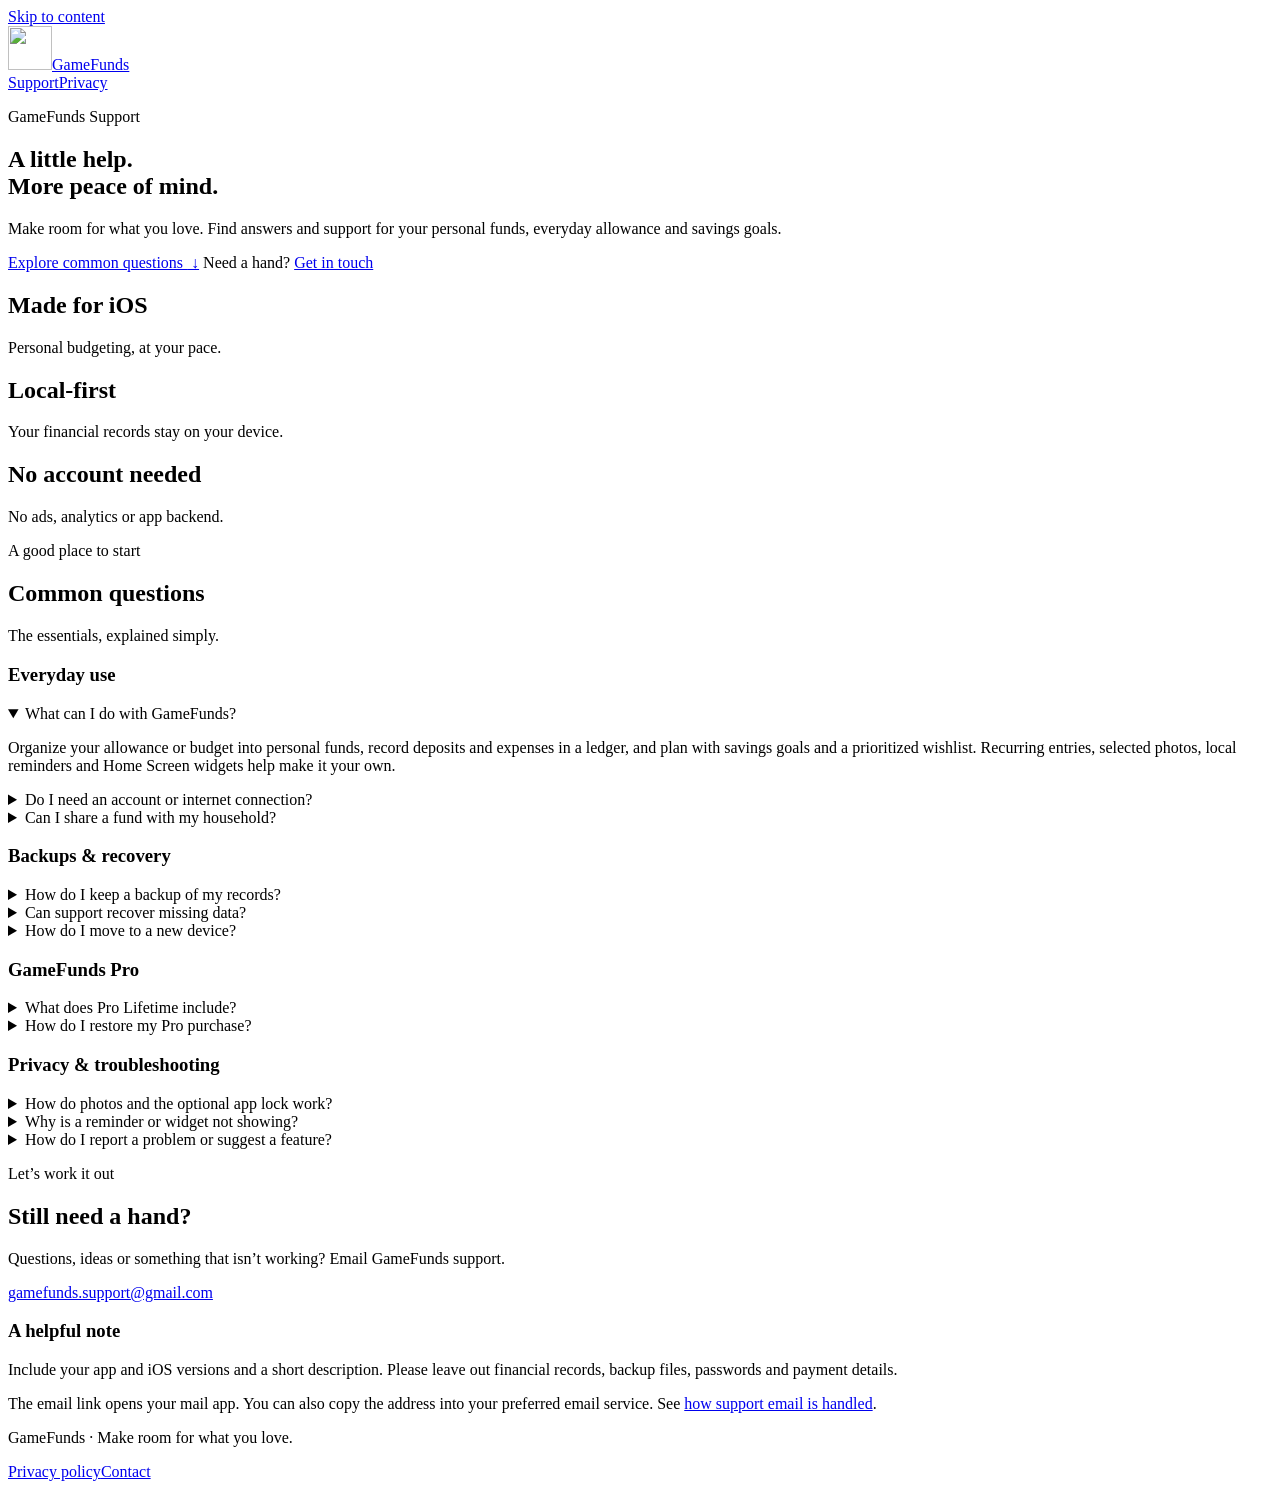
==== index.html @ e218fc47 "Add GameFunds support site: index.html" ====
<!doctype html>
<html lang="en">
<head>
  <meta charset="utf-8">
  <meta name="viewport" content="width=device-width, initial-scale=1">
  <meta name="description" content="Help with GameFunds for iOS. Find answers about personal funds, backups, GameFunds Pro Lifetime, privacy and more.">
  <meta name="theme-color" content="#faf9f6">
  <title>GameFunds Support</title>
  <link rel="icon" href="assets/icon.png" type="image/png">
  <link rel="stylesheet" href="styles.css">
</head>
<body>
<a class="skip" href="#main">Skip to content</a>
<header><div class="wrap header-row">
  <a class="brand" href="index.html"><img src="assets/icon.png" width="44" height="44" alt="">GameFunds</a>
  <nav aria-label="Main navigation"><a href="index.html" aria-current="page">Support</a><a href="privacy.html">Privacy</a></nav>
</div></header>
<main id="main" class="wrap">
  <section class="hero" aria-labelledby="welcome">
    <p class="eyebrow">GameFunds Support</p>
    <h1 id="welcome">A little help.<br>More peace of mind.</h1>
    <p class="lede">Make room for what you love. Find answers and support for your personal funds, everyday allowance and savings goals.</p>
    <a class="button" href="#answers">Explore common questions <span aria-hidden="true">&nbsp;↓</span></a>
    <span class="hero-note">Need a hand? <a href="#contact">Get in touch</a></span>
  </section>
  <div class="intro-strip" aria-label="About GameFunds">
    <div><h2>Made for iOS</h2><p>Personal budgeting, at your pace.</p></div>
    <div><h2>Local-first</h2><p>Your financial records stay on your device.</p></div>
    <div><h2>No account needed</h2><p>No ads, analytics or app backend.</p></div>
  </div>
  <section id="answers" class="section-grid" aria-labelledby="faq-title">
    <div class="section-label"><p class="eyebrow">A good place to start</p><h2 id="faq-title">Common questions</h2><p>The essentials, explained simply.</p></div>
    <div>
      <div class="faq-group"><h3>Everyday use</h3>
        <details open><summary>What can I do with GameFunds?</summary><p>Organize your allowance or budget into personal funds, record deposits and expenses in a ledger, and plan with savings goals and a prioritized wishlist. Recurring entries, selected photos, local reminders and Home Screen widgets help make it your own.</p></details>
        <details><summary>Do I need an account or internet connection?</summary><p>No account is needed. Everyday budgeting works offline, and GameFunds does not connect to your bank or run an app backend. Purchasing or restoring Pro uses Apple’s services and may require an internet connection. Sending support email and opening this website also use external services.</p></details>
        <details><summary>Can I share a fund with my household?</summary><p>Household sharing is not available at launch. GameFunds is designed for your personal funds, with no automatic syncing of financial records between devices.</p></details>
      </div>
      <div class="faq-group"><h3>Backups &amp; recovery</h3>
        <details><summary>How do I keep a backup of my records?</summary><p>Open <strong>Backup &amp; Recovery</strong> in the app’s menu to create a manual backup and choose where to save it. Keep a copy somewhere you can access independently of the app and your device. CSV exports in Spending Insights are useful for reviewing records; use the app’s backup format for restoration.</p><p>On-device recovery copies are local. They can be lost if you delete the app or lose your device. If you choose a cloud drive or another provider for an export, that provider handles the saved file under its own terms and privacy policy.</p></details>
        <details><summary>Can support recover missing data?</summary><p>GameFunds has no server copy of your financial records. If you still have an on-device recovery copy or an exported backup, use Backup &amp; Recovery to review your restore options. Save your current records before restoring, and read the in-app confirmation carefully.</p><p>If the app and its local data are gone and you have no usable backup, support cannot retrieve those records. Avoid deleting and reinstalling the app as a first troubleshooting step.</p></details>
        <details><summary>How do I move to a new device?</summary><p>Before changing devices, export a backup and make sure you can access the file from your new device. Install GameFunds and use Backup &amp; Recovery to import the backup. Confirm your records are present before removing anything from the old device. Restoring a Pro purchase does not restore your financial records.</p></details>
      </div>
      <div class="faq-group"><h3>GameFunds Pro</h3>
        <details><summary>What does Pro Lifetime include?</summary><p>Free includes 3 active personal funds. GameFunds Pro Lifetime unlocks unlimited personal funds and additional accent colors with a one-time in-app purchase of <strong>US $4.99</strong>. There is no subscription. The purchase sheet shows the price for your App Store region before you confirm.</p></details>
        <details><summary>How do I restore my Pro purchase?</summary><p>Use the same Apple Account that made the purchase, connect to the internet, and choose <strong>Restore Purchases</strong> in the app’s Pro settings. Apple verifies purchase eligibility. If Pro does not appear, check your Apple purchase history and contact support with the app version and any error message. Do not send payment details or your Apple Account password.</p></details>
      </div>
      <div class="faq-group"><h3>Privacy &amp; troubleshooting</h3>
        <details><summary>How do photos and the optional app lock work?</summary><p>You choose photos through the iOS system picker. Selected photos are stored locally for use in GameFunds. The optional Face ID or Touch ID screen lock uses the system authentication prompt; GameFunds does not receive your biometric templates. A screen lock is not a backup and does not protect an exported file stored elsewhere. Read the <a href="privacy.html">privacy policy</a> for details.</p></details>
        <details><summary>Why is a reminder or widget not showing?</summary><p>For reminders, check the schedule in GameFunds and notification permission in iOS Settings. Focus modes and notification settings can affect what you see. For widgets, open GameFunds to check the current information, then check your widget configuration. iOS controls widget refresh timing, so changes may not appear immediately.</p></details>
        <details><summary>How do I report a problem or suggest a feature?</summary><p>Use Help &amp; Feedback in the app, or email the address below. For a problem, include your app version, iOS version, what you expected and what happened. A screenshot with personal information removed can help. Accessibility feedback is welcome, too.</p></details>
      </div>
    </div>
  </section>
  <section class="contact" id="contact" aria-labelledby="contact-title">
    <div><p class="eyebrow">Let’s work it out</p><h2 id="contact-title">Still need a hand?</h2><p>Questions, ideas or something that isn’t working? Email GameFunds support.</p><a class="email" href="mailto:gamefunds.support@gmail.com">gamefunds.support@gmail.com</a></div>
    <div><h3>A helpful note</h3><p>Include your app and iOS versions and a short description. Please leave out financial records, backup files, passwords and payment details.</p><p class="small">The email link opens your mail app. You can also copy the address into your preferred email service. See <a href="privacy.html#support">how support email is handled</a>.</p></div>
  </section>
</main>
<footer><div class="wrap footer-row"><p>GameFunds · Make room for what you love.</p><div><a href="privacy.html">Privacy policy</a><a href="#contact">Contact</a></div></div></footer>
</body>
</html>
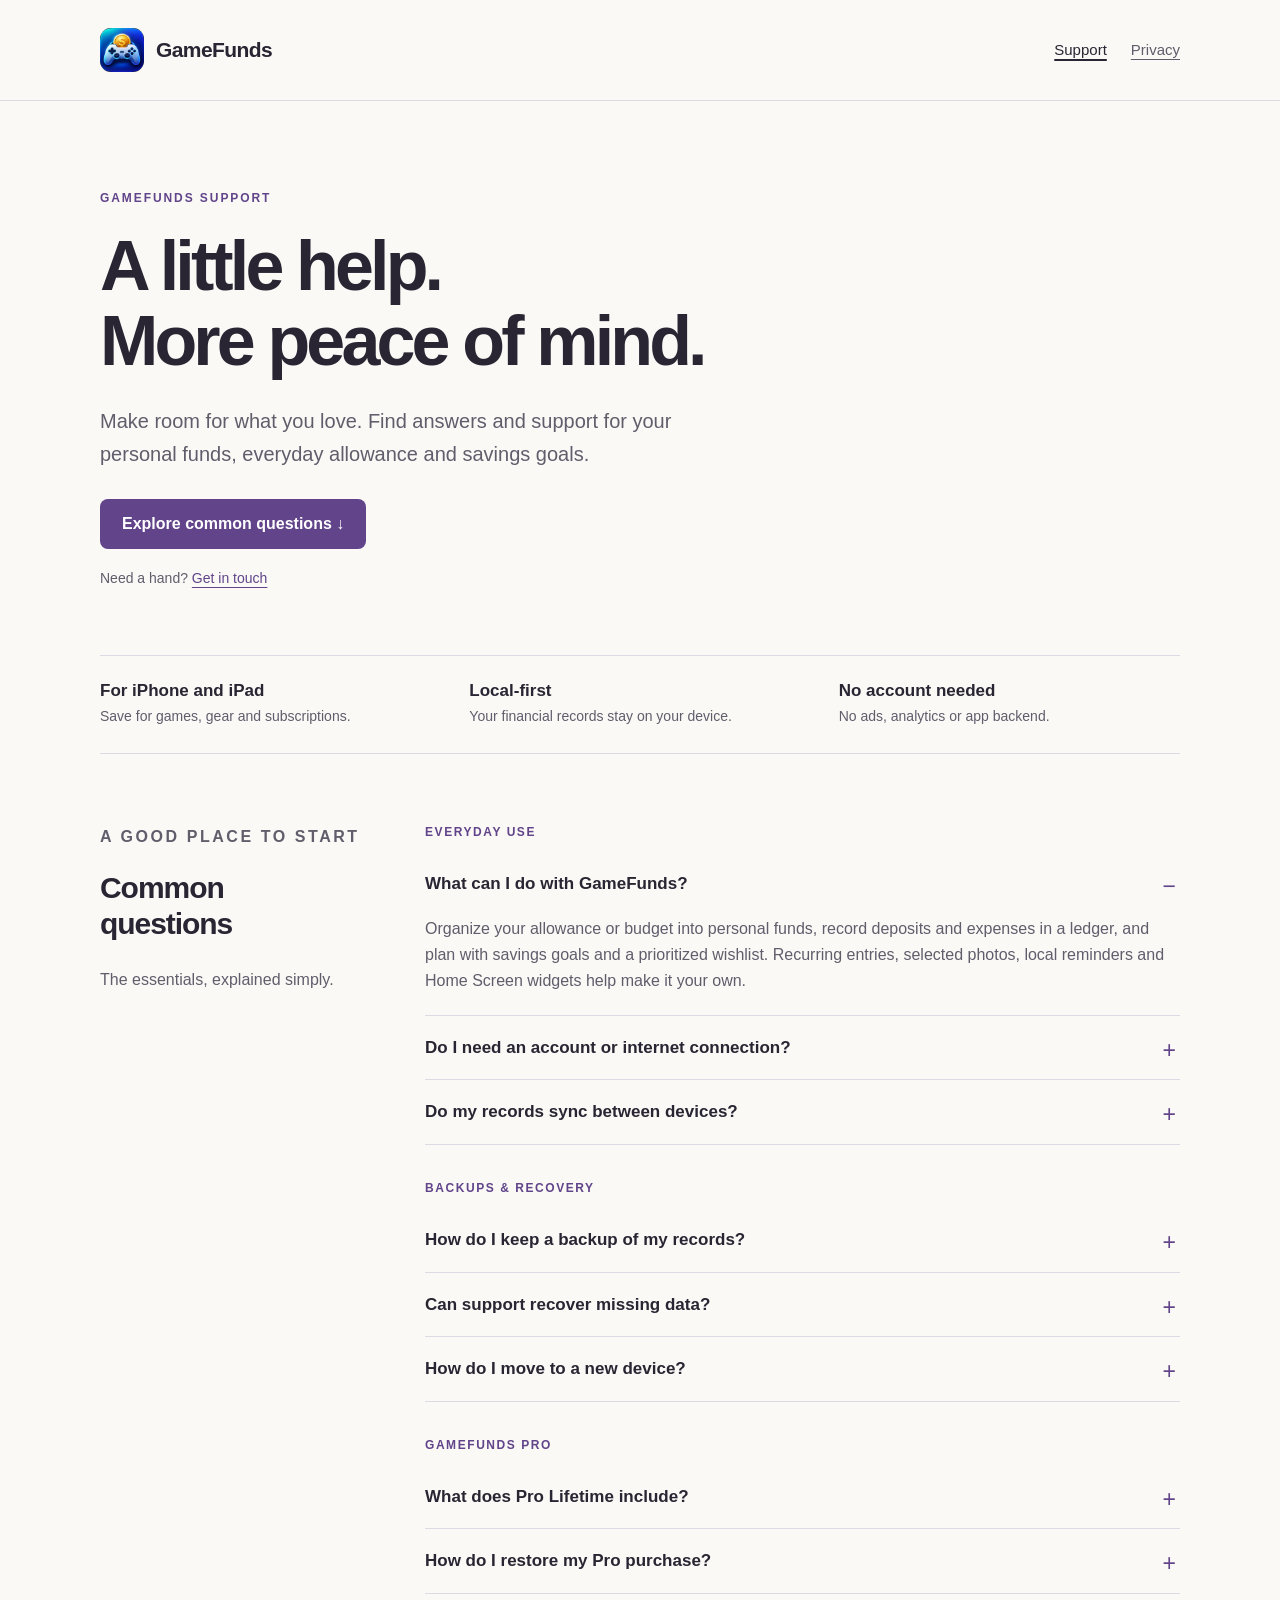
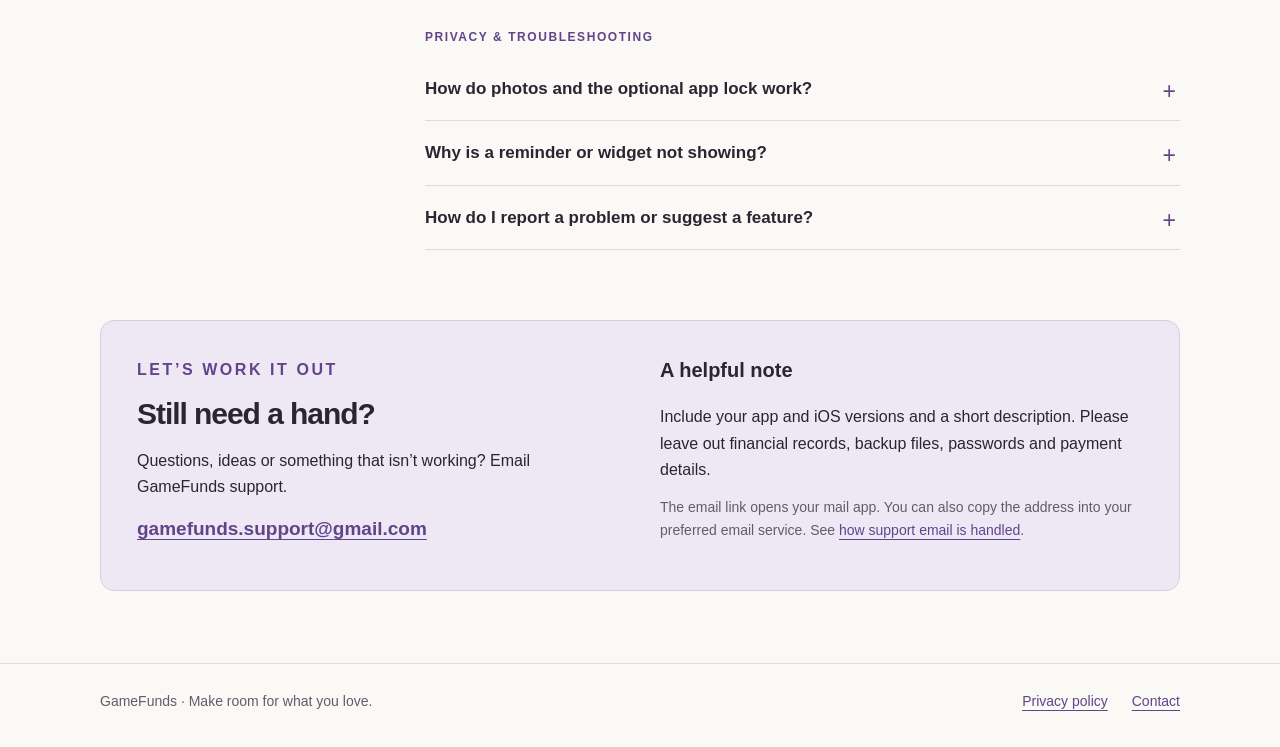
==== commit fa40364c: "Update support and privacy pages" ====
--- a/index.html
+++ b/index.html
@@ -3,10 +3,11 @@
 <head>
   <meta charset="utf-8">
   <meta name="viewport" content="width=device-width, initial-scale=1">
-  <meta name="description" content="Help with GameFunds for iOS. Find answers about personal funds, backups, GameFunds Pro Lifetime, privacy and more.">
+  <meta name="description" content="Help with GameFunds for iPhone and iPad. Find answers about personal funds, backups, GameFunds Pro Lifetime, privacy and more.">
   <meta name="theme-color" content="#faf9f6">
   <title>GameFunds Support</title>
-  <link rel="icon" href="assets/icon.png" type="image/png">
+  <link rel="icon" href="assets/favicon.png" type="image/png">
+  <link rel="apple-touch-icon" href="assets/apple-touch-icon.png">
   <link rel="stylesheet" href="styles.css">
 </head>
 <body>
@@ -24,7 +25,7 @@
     <span class="hero-note">Need a hand? <a href="#contact">Get in touch</a></span>
   </section>
   <div class="intro-strip" aria-label="About GameFunds">
-    <div><h2>Made for iOS</h2><p>Personal budgeting, at your pace.</p></div>
+    <div><h2>For iPhone and iPad</h2><p>Save for games, gear and subscriptions.</p></div>
     <div><h2>Local-first</h2><p>Your financial records stay on your device.</p></div>
     <div><h2>No account needed</h2><p>No ads, analytics or app backend.</p></div>
   </div>
@@ -34,7 +35,7 @@
       <div class="faq-group"><h3>Everyday use</h3>
         <details open><summary>What can I do with GameFunds?</summary><p>Organize your allowance or budget into personal funds, record deposits and expenses in a ledger, and plan with savings goals and a prioritized wishlist. Recurring entries, selected photos, local reminders and Home Screen widgets help make it your own.</p></details>
         <details><summary>Do I need an account or internet connection?</summary><p>No account is needed. Everyday budgeting works offline, and GameFunds does not connect to your bank or run an app backend. Purchasing or restoring Pro uses Apple’s services and may require an internet connection. Sending support email and opening this website also use external services.</p></details>
-        <details><summary>Can I share a fund with my household?</summary><p>Household sharing is not available at launch. GameFunds is designed for your personal funds, with no automatic syncing of financial records between devices.</p></details>
+        <details><summary>Do my records sync between devices?</summary><p>No. GameFunds keeps your records on the device you use it on. To move them, export a backup and import it on the other device (see Backups &amp; recovery below).</p></details>
       </div>
       <div class="faq-group"><h3>Backups &amp; recovery</h3>
         <details><summary>How do I keep a backup of my records?</summary><p>Open <strong>Backup &amp; Recovery</strong> in the app’s menu to create a manual backup and choose where to save it. Keep a copy somewhere you can access independently of the app and your device. CSV exports in Spending Insights are useful for reviewing records; use the app’s backup format for restoration.</p><p>On-device recovery copies are local. They can be lost if you delete the app or lose your device. If you choose a cloud drive or another provider for an export, that provider handles the saved file under its own terms and privacy policy.</p></details>
@@ -42,7 +43,7 @@
         <details><summary>How do I move to a new device?</summary><p>Before changing devices, export a backup and make sure you can access the file from your new device. Install GameFunds and use Backup &amp; Recovery to import the backup. Confirm your records are present before removing anything from the old device. Restoring a Pro purchase does not restore your financial records.</p></details>
       </div>
       <div class="faq-group"><h3>GameFunds Pro</h3>
-        <details><summary>What does Pro Lifetime include?</summary><p>Free includes 3 active personal funds. GameFunds Pro Lifetime unlocks unlimited personal funds and additional accent colors with a one-time in-app purchase of <strong>US $4.99</strong>. There is no subscription. The purchase sheet shows the price for your App Store region before you confirm.</p></details>
+        <details><summary>What does Pro Lifetime include?</summary><p>Free includes 3 active funds and everything else in the app: the wishlist, savings goals, recurring expenses, Spending Insights, widgets, backups and the app lock. GameFunds Pro Lifetime adds unlimited funds, every accent theme and custom colors for fund icons, with a one-time in-app purchase of <strong>US $4.99</strong>. There is no subscription. The purchase sheet shows the price for your App Store region before you confirm.</p></details>
         <details><summary>How do I restore my Pro purchase?</summary><p>Use the same Apple Account that made the purchase, connect to the internet, and choose <strong>Restore Purchases</strong> in the app’s Pro settings. Apple verifies purchase eligibility. If Pro does not appear, check your Apple purchase history and contact support with the app version and any error message. Do not send payment details or your Apple Account password.</p></details>
       </div>
       <div class="faq-group"><h3>Privacy &amp; troubleshooting</h3>
--- a/styles.css
+++ b/styles.css
@@ -0,0 +1,6 @@
+:root{color-scheme:light;--paper:#faf9f6;--ink:#292532;--muted:#625c6b;--violet:#61448a;--soft:#eeE8f5;--line:#ded9e3;--white:#fff; font-family:-apple-system,BlinkMacSystemFont,"Segoe UI",sans-serif;color:var(--ink);background:var(--paper);font-synthesis:none}
+*{box-sizing:border-box}body{margin:0;font-size:17px;line-height:1.65}a{color:var(--violet);text-underline-offset:4px}a:hover{text-decoration-thickness:2px}a:focus-visible,summary:focus-visible{outline:3px solid var(--violet);outline-offset:5px;border-radius:3px}img{max-width:100%}.wrap{width:min(1080px,calc(100% - 64px));margin:auto}.skip{position:absolute;left:16px;top:-100px;background:white;padding:12px;z-index:5}.skip:focus{top:12px}header{border-bottom:1px solid var(--line)}.header-row{display:flex;align-items:center;justify-content:space-between;gap:20px;min-height:100px}.brand{display:flex;align-items:center;gap:12px;text-decoration:none;color:var(--ink);font-size:21px;font-weight:650;letter-spacing:-.6px}.brand img{width:44px;height:44px;border-radius:11px}nav{display:flex;gap:24px;align-items:center}nav a{font-size:15px;color:var(--muted);padding:10px 0}nav a[aria-current=page]{color:var(--ink);text-decoration-thickness:2px}.hero{padding:88px 0 65px;max-width:800px}.eyebrow{text-transform:uppercase;letter-spacing:.16em;font-size:12px;font-weight:700;color:var(--violet);margin:0 0 20px}h1,h2,h3,p{margin-top:0}h1{font-size:clamp(40px,6vw,70px);line-height:1.08;letter-spacing:-.055em;font-weight:600;margin-bottom:25px}h2{font-size:30px;line-height:1.2;letter-spacing:-.035em;font-weight:600}h3{font-size:20px;line-height:1.35;font-weight:600}.lede{font-size:20px;line-height:1.65;color:var(--muted);max-width:630px;margin-bottom:28px}.button{display:inline-flex;align-items:center;justify-content:center;min-height:48px;padding:12px 22px;background:var(--violet);color:white;border-radius:8px;font-weight:600;text-decoration:none;font-size:16px}.button:hover{background:#493167}.hero-note{display:block;font-size:14px;color:var(--muted);margin-top:18px}.intro-strip{display:grid;grid-template-columns:repeat(3,1fr);border-top:1px solid var(--line);border-bottom:1px solid var(--line);padding:25px 0;gap:28px}.intro-strip p{font-size:14px;color:var(--muted);margin:3px 0 0}.intro-strip h2{font-size:17px;margin:0;letter-spacing:0}.section-grid{display:grid;grid-template-columns:260px 1fr;gap:65px;padding:70px 0}.section-label p{color:var(--muted);font-size:16px}.faq-group+ .faq-group{margin-top:35px}.faq-group h3{font-size:12px;text-transform:uppercase;letter-spacing:.13em;color:var(--violet);margin-bottom:12px}details{border-bottom:1px solid var(--line)}summary{padding:19px 30px 19px 0;font-size:17px;line-height:1.5;font-weight:600;cursor:pointer;position:relative;list-style:none}summary::-webkit-details-marker{display:none}summary::after{content:'+';position:absolute;right:4px;top:17px;font-size:23px;font-weight:400;color:var(--violet)}details[open] summary::after{content:'−'}details p,details ul{font-size:16px;color:var(--muted);margin-bottom:20px}details ul{padding-left:22px}.contact{background:var(--soft);border:1px solid #d9cce9;border-radius:14px;padding:36px;display:grid;grid-template-columns:1fr 1fr;gap:40px;margin-bottom:72px}.contact h2{margin-bottom:16px}.contact p{font-size:16px;margin-bottom:12px}.email{font-size:19px;font-weight:600;overflow-wrap:anywhere}.small{font-size:14px!important;color:var(--muted)}footer{border-top:1px solid var(--line);padding:26px 0 34px;color:var(--muted);font-size:14px}.footer-row{display:flex;justify-content:space-between;gap:20px;flex-wrap:wrap}.footer-row p{margin:0}.footer-row div{display:flex;gap:24px}.policy-hero{padding-bottom:40px}.policy-hero h1{font-size:clamp(40px,6vw,60px)}.policy-layout{display:grid;grid-template-columns:240px 1fr;gap:70px;padding-bottom:70px}.contents{display:block}.contents a{display:block;padding:8px 0;font-size:15px}.policy-body{min-width:0}.policy-body section{margin-bottom:35px;scroll-margin-top:25px}.policy-body h2{font-size:24px}.policy-body p,.policy-body li{font-size:16px;color:var(--muted)}.policy-body ul{padding-left:23px}.callout{padding:24px;border-left:3px solid var(--violet);background:var(--soft);margin-bottom:35px}.callout p{margin:0;color:var(--ink)}
+@media(max-width:760px){.wrap{width:calc(100% - 40px)}.header-row{min-height:85px}.brand{font-size:19px}.brand img{width:36px;height:36px}nav{gap:16px}nav a{font-size:14px}.hero{padding:55px 0 40px}.lede{font-size:18px}.intro-strip{grid-template-columns:1fr;gap:20px}.section-grid,.policy-layout{grid-template-columns:1fr;gap:22px;padding-top:45px}.section-grid{padding-bottom:45px}.section-label p{margin-bottom:0}.contact{grid-template-columns:1fr;gap:16px;padding:25px;margin-bottom:45px}.contact h2{font-size:27px}.contents{border-bottom:1px solid var(--line);padding-bottom:25px}.policy-layout{padding-top:0}.footer-row div{gap:20px}h2{font-size:28px}}
+@media(prefers-reduced-motion:reduce){*{scroll-behavior:auto!important}}
+@media(forced-colors:active){.button,.contact{border:1px solid ButtonText}a:focus-visible,summary:focus-visible{outline-color:Highlight}}
+@media print{header,.skip,.contents,.button{display:none}.wrap{width:100%}.hero{padding:20px 0}.policy-layout,.section-grid,.contact{display:block}details{break-inside:avoid}details::details-content{content-visibility:visible}.contact{margin-top:25px}body{background:white;color:black;font-size:12pt}}
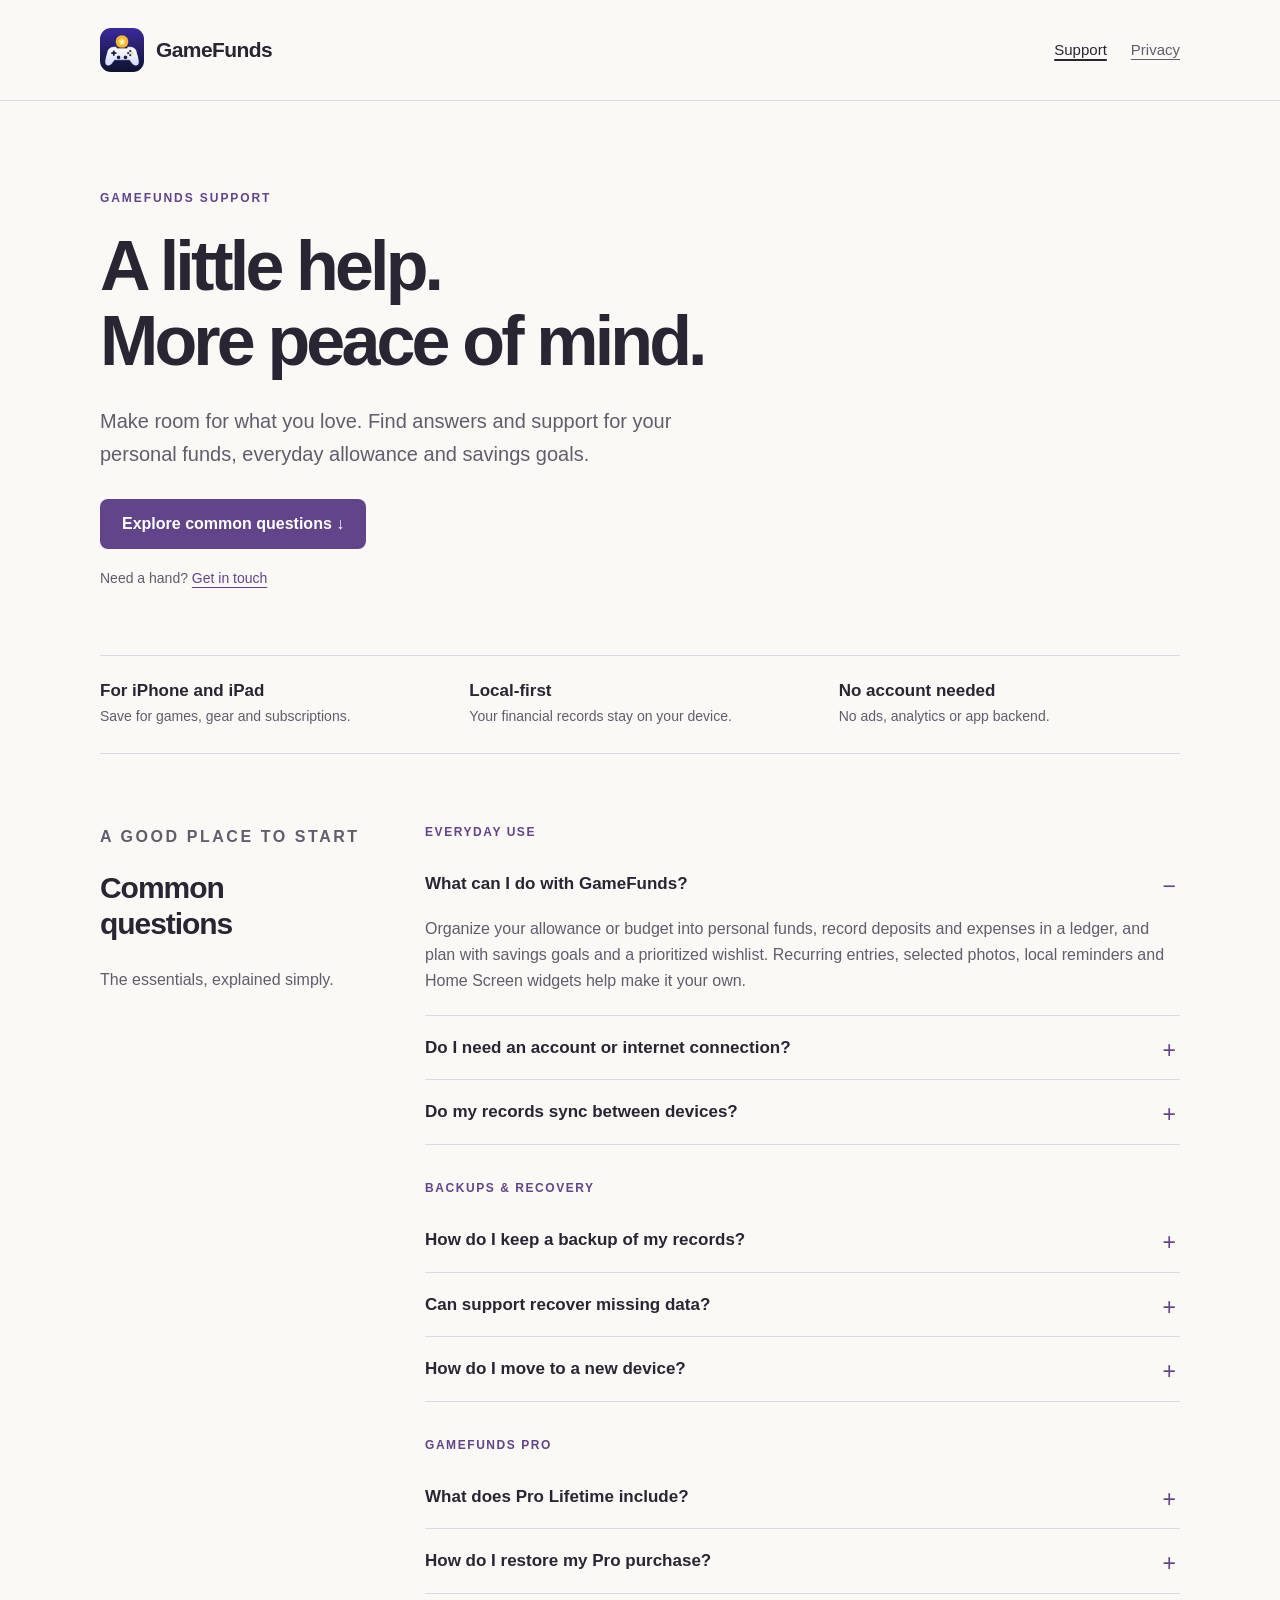
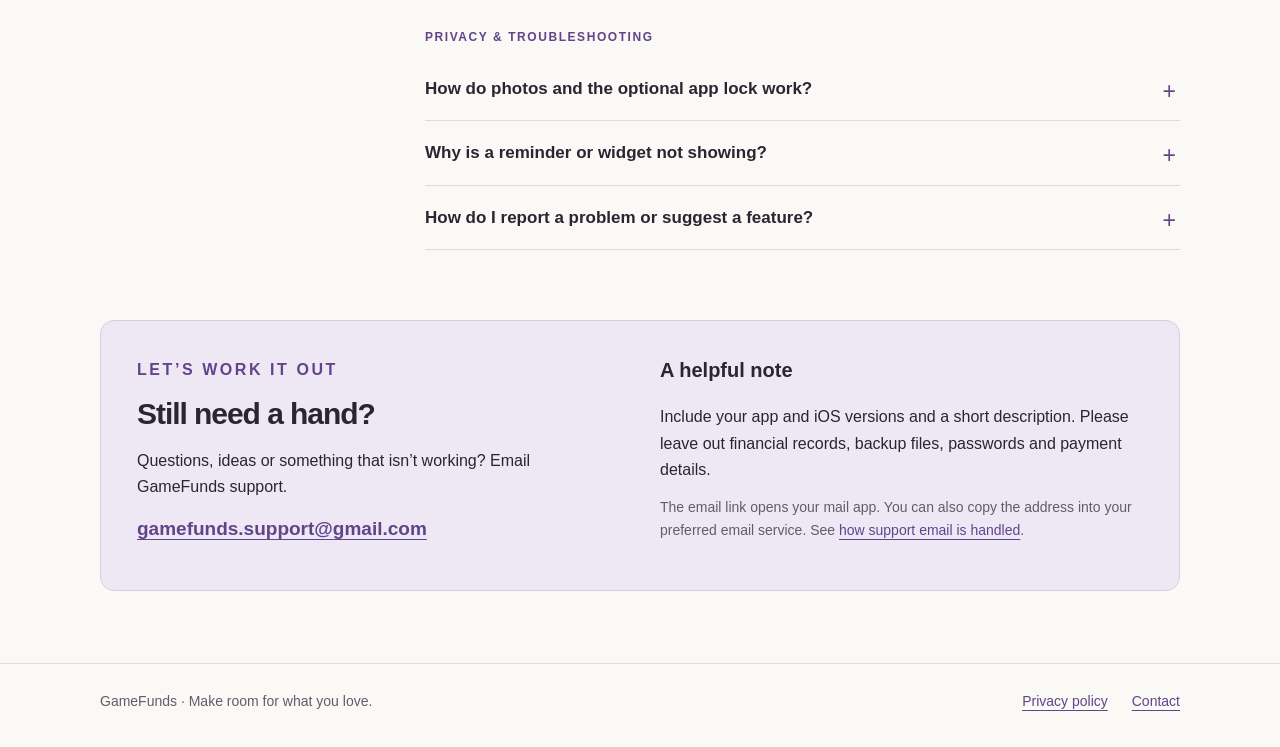
==== commit 00c84603: "Clarify what Pro Lifetime adds over Free Free includes every feature except the extra customization;" ====
--- a/index.html
+++ b/index.html
@@ -43,7 +43,7 @@
         <details><summary>How do I move to a new device?</summary><p>Before changing devices, export a backup and make sure you can access the file from your new device. Install GameFunds and use Backup &amp; Recovery to import the backup. Confirm your records are present before removing anything from the old device. Restoring a Pro purchase does not restore your financial records.</p></details>
       </div>
       <div class="faq-group"><h3>GameFunds Pro</h3>
-        <details><summary>What does Pro Lifetime include?</summary><p>Free includes 3 active funds and everything else in the app: the wishlist, savings goals, recurring expenses, Spending Insights, widgets, backups and the app lock. GameFunds Pro Lifetime adds unlimited funds, every accent theme and custom colors for fund icons, with a one-time in-app purchase of <strong>US $4.99</strong>. There is no subscription. The purchase sheet shows the price for your App Store region before you confirm.</p></details>
+        <details><summary>What does Pro Lifetime include?</summary><p>Free includes 3 active funds and every feature except the extra customization: the wishlist, savings goals, recurring expenses, Spending Insights, widgets, backups and the app lock are all free, along with the 16 fund icons and light and dark mode. GameFunds Pro Lifetime adds unlimited funds and the extra customization: every accent theme and custom colors for fund icons. It's a one-time in-app purchase of <strong>US $4.99</strong>, with no subscription. The purchase sheet shows the price for your App Store region before you confirm.</p></details>
         <details><summary>How do I restore my Pro purchase?</summary><p>Use the same Apple Account that made the purchase, connect to the internet, and choose <strong>Restore Purchases</strong> in the app’s Pro settings. Apple verifies purchase eligibility. If Pro does not appear, check your Apple purchase history and contact support with the app version and any error message. Do not send payment details or your Apple Account password.</p></details>
       </div>
       <div class="faq-group"><h3>Privacy &amp; troubleshooting</h3>
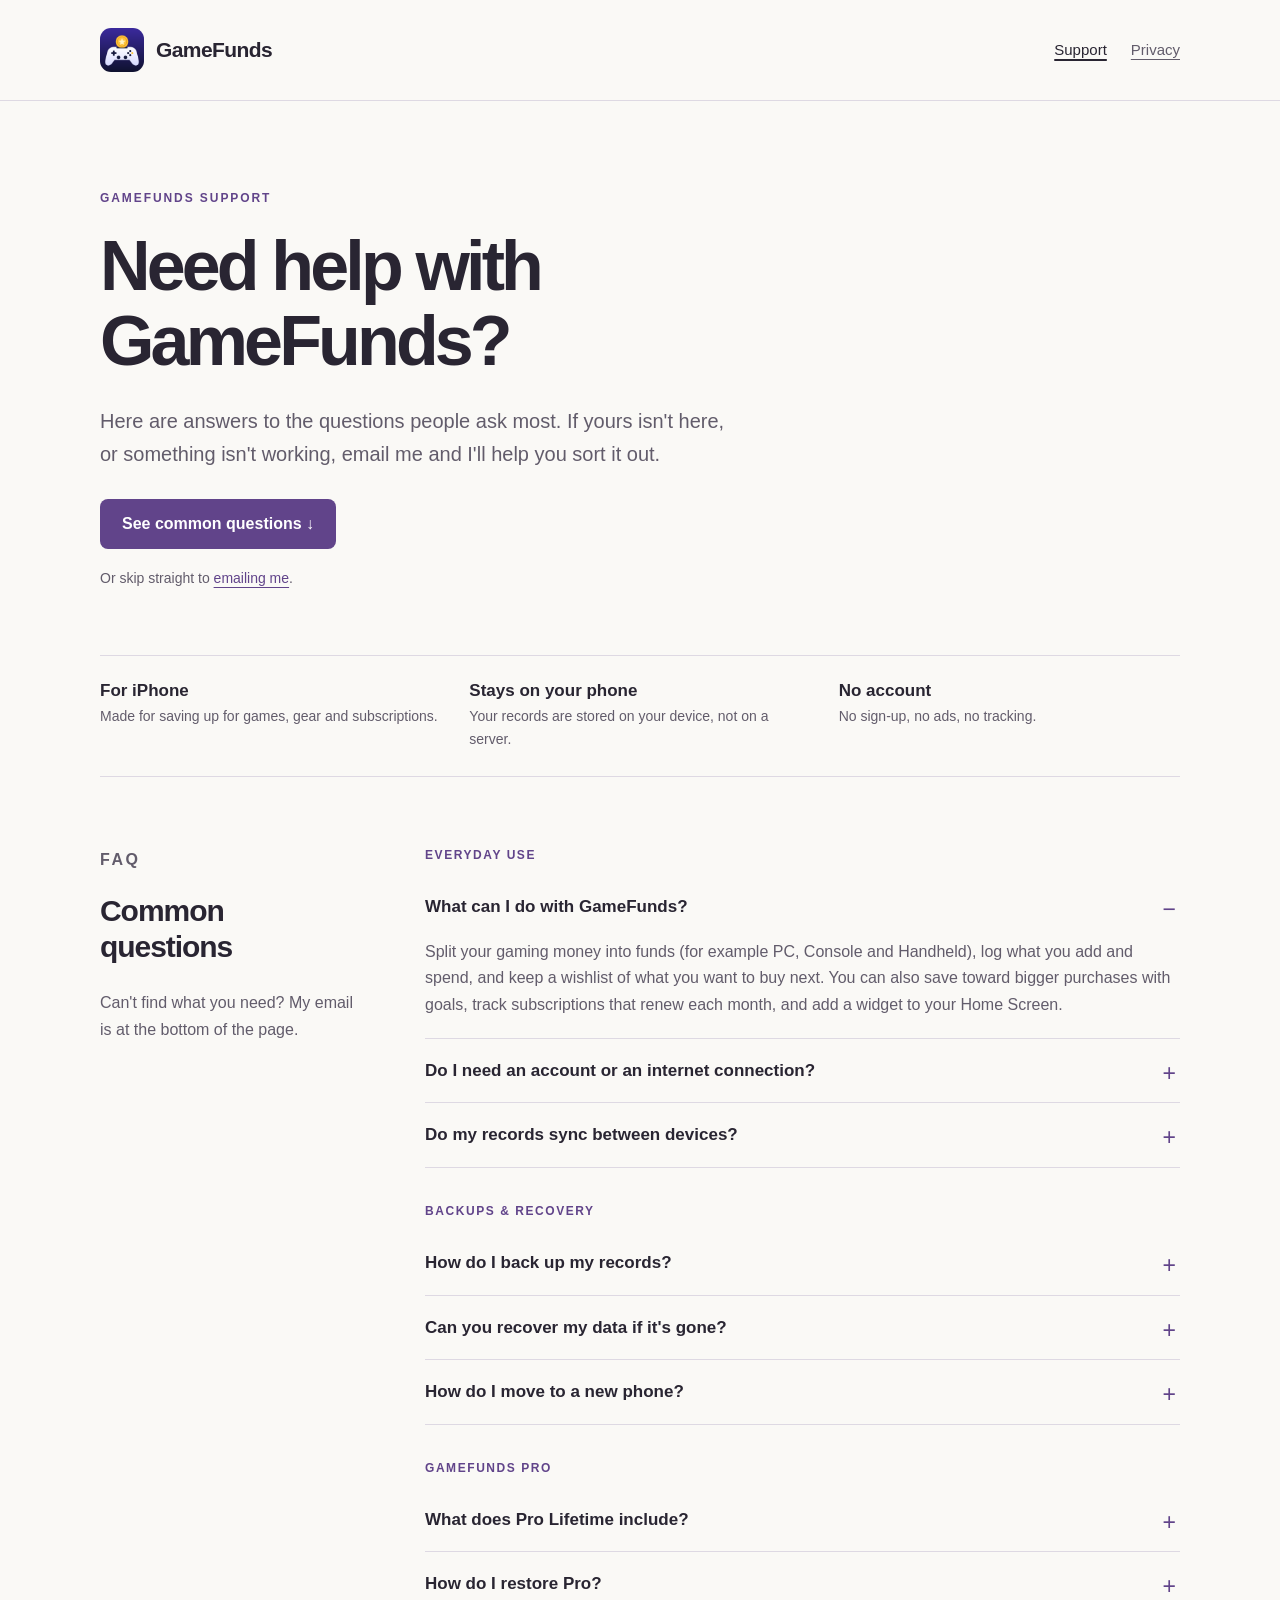
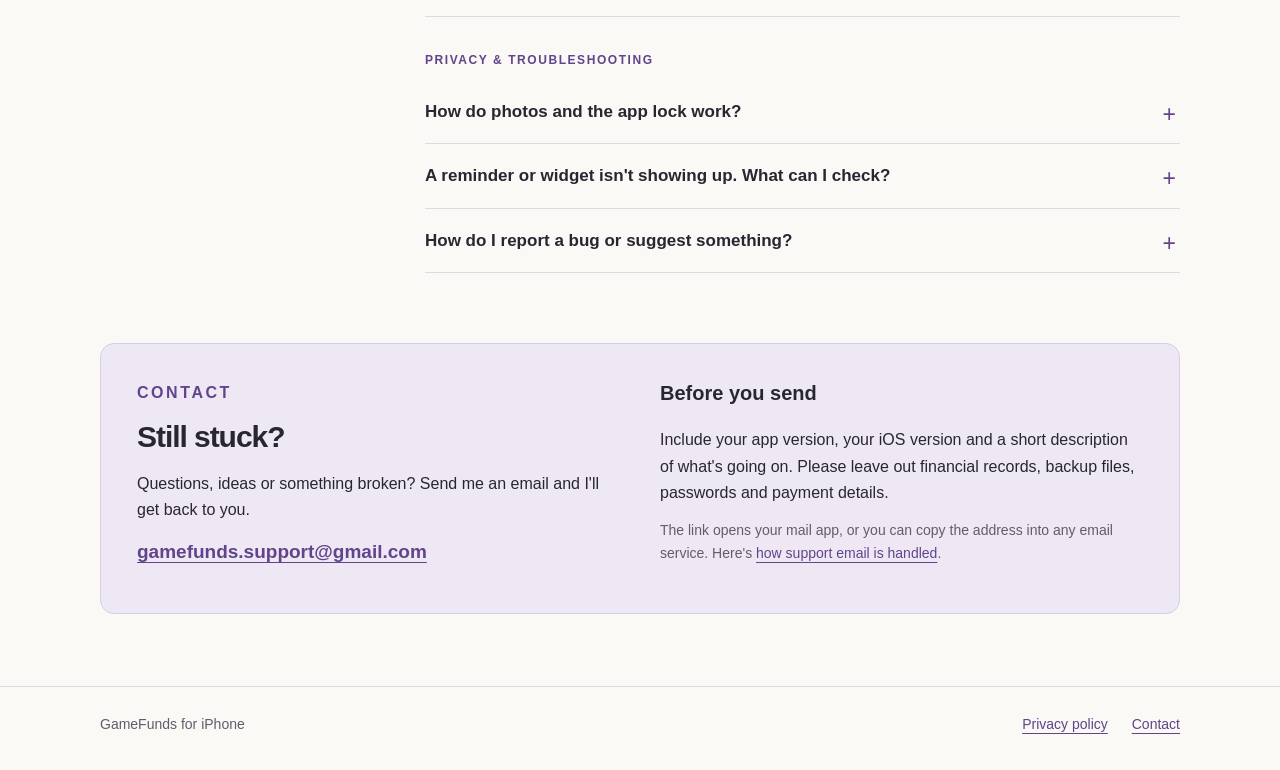
==== commit edcc5d26: "Rewrite support and privacy pages in a plainer, personal voice Same facts and sections, simpler word" ====
--- a/index.html
+++ b/index.html
@@ -3,7 +3,7 @@
 <head>
   <meta charset="utf-8">
   <meta name="viewport" content="width=device-width, initial-scale=1">
-  <meta name="description" content="Help with GameFunds for iPhone and iPad. Find answers about personal funds, backups, GameFunds Pro Lifetime, privacy and more.">
+  <meta name="description" content="Help with GameFunds for iPhone: funds, backups, Pro Lifetime, privacy and how to get in touch.">
   <meta name="theme-color" content="#faf9f6">
   <title>GameFunds Support</title>
   <link rel="icon" href="assets/favicon.png" type="image/png">
@@ -19,45 +19,45 @@
 <main id="main" class="wrap">
   <section class="hero" aria-labelledby="welcome">
     <p class="eyebrow">GameFunds Support</p>
-    <h1 id="welcome">A little help.<br>More peace of mind.</h1>
-    <p class="lede">Make room for what you love. Find answers and support for your personal funds, everyday allowance and savings goals.</p>
-    <a class="button" href="#answers">Explore common questions <span aria-hidden="true">&nbsp;↓</span></a>
-    <span class="hero-note">Need a hand? <a href="#contact">Get in touch</a></span>
+    <h1 id="welcome">Need help with GameFunds?</h1>
+    <p class="lede">Here are answers to the questions people ask most. If yours isn't here, or something isn't working, email me and I'll help you sort it out.</p>
+    <a class="button" href="#answers">See common questions <span aria-hidden="true">&nbsp;↓</span></a>
+    <span class="hero-note">Or skip straight to <a href="#contact">emailing me</a>.</span>
   </section>
   <div class="intro-strip" aria-label="About GameFunds">
-    <div><h2>For iPhone and iPad</h2><p>Save for games, gear and subscriptions.</p></div>
-    <div><h2>Local-first</h2><p>Your financial records stay on your device.</p></div>
-    <div><h2>No account needed</h2><p>No ads, analytics or app backend.</p></div>
+    <div><h2>For iPhone</h2><p>Made for saving up for games, gear and subscriptions.</p></div>
+    <div><h2>Stays on your phone</h2><p>Your records are stored on your device, not on a server.</p></div>
+    <div><h2>No account</h2><p>No sign-up, no ads, no tracking.</p></div>
   </div>
   <section id="answers" class="section-grid" aria-labelledby="faq-title">
-    <div class="section-label"><p class="eyebrow">A good place to start</p><h2 id="faq-title">Common questions</h2><p>The essentials, explained simply.</p></div>
+    <div class="section-label"><p class="eyebrow">FAQ</p><h2 id="faq-title">Common questions</h2><p>Can't find what you need? My email is at the bottom of the page.</p></div>
     <div>
       <div class="faq-group"><h3>Everyday use</h3>
-        <details open><summary>What can I do with GameFunds?</summary><p>Organize your allowance or budget into personal funds, record deposits and expenses in a ledger, and plan with savings goals and a prioritized wishlist. Recurring entries, selected photos, local reminders and Home Screen widgets help make it your own.</p></details>
-        <details><summary>Do I need an account or internet connection?</summary><p>No account is needed. Everyday budgeting works offline, and GameFunds does not connect to your bank or run an app backend. Purchasing or restoring Pro uses Apple’s services and may require an internet connection. Sending support email and opening this website also use external services.</p></details>
-        <details><summary>Do my records sync between devices?</summary><p>No. GameFunds keeps your records on the device you use it on. To move them, export a backup and import it on the other device (see Backups &amp; recovery below).</p></details>
+        <details open><summary>What can I do with GameFunds?</summary><p>Split your gaming money into funds (for example PC, Console and Handheld), log what you add and spend, and keep a wishlist of what you want to buy next. You can also save toward bigger purchases with goals, track subscriptions that renew each month, and add a widget to your Home Screen.</p></details>
+        <details><summary>Do I need an account or an internet connection?</summary><p>You never need an account, and everything works offline. The only time you need the internet is to buy or restore Pro, because that goes through Apple.</p></details>
+        <details><summary>Do my records sync between devices?</summary><p>No. Your records stay on the phone you use GameFunds on. To move them, export a backup and import it on the other device (see Backups &amp; recovery below).</p></details>
       </div>
       <div class="faq-group"><h3>Backups &amp; recovery</h3>
-        <details><summary>How do I keep a backup of my records?</summary><p>Open <strong>Backup &amp; Recovery</strong> in the app’s menu to create a manual backup and choose where to save it. Keep a copy somewhere you can access independently of the app and your device. CSV exports in Spending Insights are useful for reviewing records; use the app’s backup format for restoration.</p><p>On-device recovery copies are local. They can be lost if you delete the app or lose your device. If you choose a cloud drive or another provider for an export, that provider handles the saved file under its own terms and privacy policy.</p></details>
-        <details><summary>Can support recover missing data?</summary><p>GameFunds has no server copy of your financial records. If you still have an on-device recovery copy or an exported backup, use Backup &amp; Recovery to review your restore options. Save your current records before restoring, and read the in-app confirmation carefully.</p><p>If the app and its local data are gone and you have no usable backup, support cannot retrieve those records. Avoid deleting and reinstalling the app as a first troubleshooting step.</p></details>
-        <details><summary>How do I move to a new device?</summary><p>Before changing devices, export a backup and make sure you can access the file from your new device. Install GameFunds and use Backup &amp; Recovery to import the backup. Confirm your records are present before removing anything from the old device. Restoring a Pro purchase does not restore your financial records.</p></details>
+        <details><summary>How do I back up my records?</summary><p>Open the menu, go to <strong>Backup &amp; Recovery</strong> and save a backup to Files, iCloud Drive or wherever you like. Keep it somewhere outside the app, so it's still there if you lose or reset your phone. CSV exports are handy for spreadsheets, but only a GameFunds backup can be restored.</p><p>The app also keeps recovery copies on your phone. They're a safety net, not a real backup, because they're deleted along with the app. If you save a backup to a cloud service, that service's own terms and privacy policy apply to the file.</p></details>
+        <details><summary>Can you recover my data if it's gone?</summary><p>Only if you still have a backup. I never see your records, so there's no copy on my end. If you have an exported backup, or the app still has a recovery copy, use Backup &amp; Recovery to restore it. Save your current records first, and read the confirmation before you tap restore.</p><p>One tip: don't delete and reinstall the app to fix a problem. That deletes your records too.</p></details>
+        <details><summary>How do I move to a new phone?</summary><p>Export a backup on your old phone and make sure you can open it on the new one (saving it to iCloud Drive makes this easy). Install GameFunds on the new phone, import the backup and check that everything is there before you wipe the old one. Restoring Pro doesn't bring your records over; only the backup does that.</p></details>
       </div>
       <div class="faq-group"><h3>GameFunds Pro</h3>
         <details><summary>What does Pro Lifetime include?</summary><p>Free includes 3 active funds and every feature except the extra customization: the wishlist, savings goals, recurring expenses, Spending Insights, widgets, backups and the app lock are all free, along with the 16 fund icons and light and dark mode. GameFunds Pro Lifetime adds unlimited funds and the extra customization: every accent theme and custom colors for fund icons. It's a one-time in-app purchase of <strong>US $4.99</strong>, with no subscription. The purchase sheet shows the price for your App Store region before you confirm.</p></details>
-        <details><summary>How do I restore my Pro purchase?</summary><p>Use the same Apple Account that made the purchase, connect to the internet, and choose <strong>Restore Purchases</strong> in the app’s Pro settings. Apple verifies purchase eligibility. If Pro does not appear, check your Apple purchase history and contact support with the app version and any error message. Do not send payment details or your Apple Account password.</p></details>
+        <details><summary>How do I restore Pro?</summary><p>Sign in with the same Apple Account you bought it with, connect to the internet and tap <strong>Restore Purchases</strong> on the Pro screen. If Pro still doesn't show up, check your purchase history in the App Store, then email me with your app version and any error message you see. Never send your Apple Account password or payment details.</p></details>
       </div>
       <div class="faq-group"><h3>Privacy &amp; troubleshooting</h3>
-        <details><summary>How do photos and the optional app lock work?</summary><p>You choose photos through the iOS system picker. Selected photos are stored locally for use in GameFunds. The optional Face ID or Touch ID screen lock uses the system authentication prompt; GameFunds does not receive your biometric templates. A screen lock is not a backup and does not protect an exported file stored elsewhere. Read the <a href="privacy.html">privacy policy</a> for details.</p></details>
-        <details><summary>Why is a reminder or widget not showing?</summary><p>For reminders, check the schedule in GameFunds and notification permission in iOS Settings. Focus modes and notification settings can affect what you see. For widgets, open GameFunds to check the current information, then check your widget configuration. iOS controls widget refresh timing, so changes may not appear immediately.</p></details>
-        <details><summary>How do I report a problem or suggest a feature?</summary><p>Use Help &amp; Feedback in the app, or email the address below. For a problem, include your app version, iOS version, what you expected and what happened. A screenshot with personal information removed can help. Accessibility feedback is welcome, too.</p></details>
+        <details><summary>How do photos and the app lock work?</summary><p>When you add a photo, you choose it with Apple's photo picker, so GameFunds only gets the photo you pick. It's stored on your phone with the rest of your records. The optional app lock uses Face ID or Touch ID through iOS, and GameFunds only learns whether it worked. The lock protects the app screen, not backup files you've exported. There's more detail in the <a href="privacy.html">privacy policy</a>.</p></details>
+        <details><summary>A reminder or widget isn't showing up. What can I check?</summary><p>For reminders, check the schedule in GameFunds, then make sure notifications are allowed for GameFunds in the iPhone Settings app. Focus modes can hide them too. For widgets, open GameFunds once so it can refresh, then touch and hold the widget to check its settings. iOS decides when widgets update, so a change can take a little while to appear.</p></details>
+        <details><summary>How do I report a bug or suggest something?</summary><p>Use <strong>Help &amp; Feedback</strong> in the app's menu, or email me. For a bug, tell me your app version, iOS version, what you expected and what happened instead. A screenshot helps a lot; just cover up anything personal first. Accessibility feedback is very welcome.</p></details>
       </div>
     </div>
   </section>
   <section class="contact" id="contact" aria-labelledby="contact-title">
-    <div><p class="eyebrow">Let’s work it out</p><h2 id="contact-title">Still need a hand?</h2><p>Questions, ideas or something that isn’t working? Email GameFunds support.</p><a class="email" href="mailto:gamefunds.support@gmail.com">gamefunds.support@gmail.com</a></div>
-    <div><h3>A helpful note</h3><p>Include your app and iOS versions and a short description. Please leave out financial records, backup files, passwords and payment details.</p><p class="small">The email link opens your mail app. You can also copy the address into your preferred email service. See <a href="privacy.html#support">how support email is handled</a>.</p></div>
+    <div><p class="eyebrow">Contact</p><h2 id="contact-title">Still stuck?</h2><p>Questions, ideas or something broken? Send me an email and I'll get back to you.</p><a class="email" href="mailto:gamefunds.support@gmail.com">gamefunds.support@gmail.com</a></div>
+    <div><h3>Before you send</h3><p>Include your app version, your iOS version and a short description of what's going on. Please leave out financial records, backup files, passwords and payment details.</p><p class="small">The link opens your mail app, or you can copy the address into any email service. Here's <a href="privacy.html#support">how support email is handled</a>.</p></div>
   </section>
 </main>
-<footer><div class="wrap footer-row"><p>GameFunds · Make room for what you love.</p><div><a href="privacy.html">Privacy policy</a><a href="#contact">Contact</a></div></div></footer>
+<footer><div class="wrap footer-row"><p>GameFunds for iPhone</p><div><a href="privacy.html">Privacy policy</a><a href="#contact">Contact</a></div></div></footer>
 </body>
 </html>
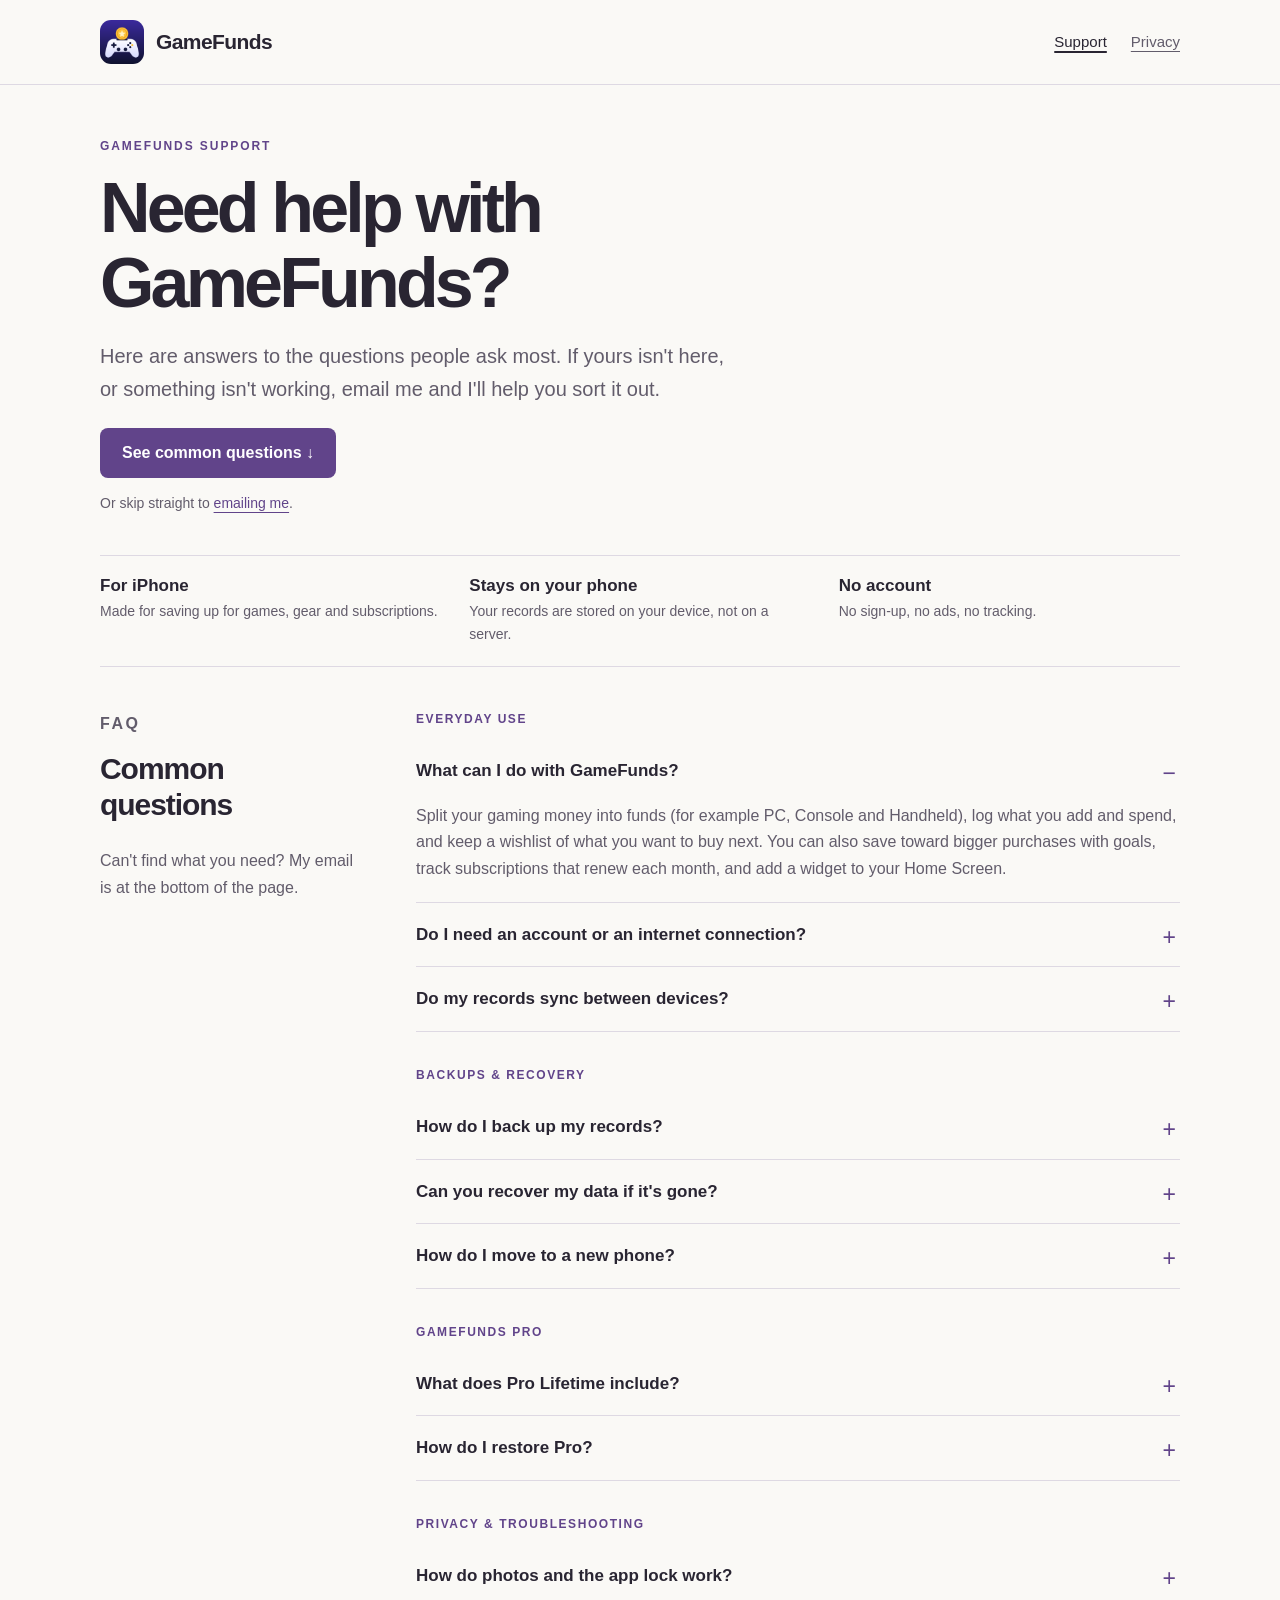
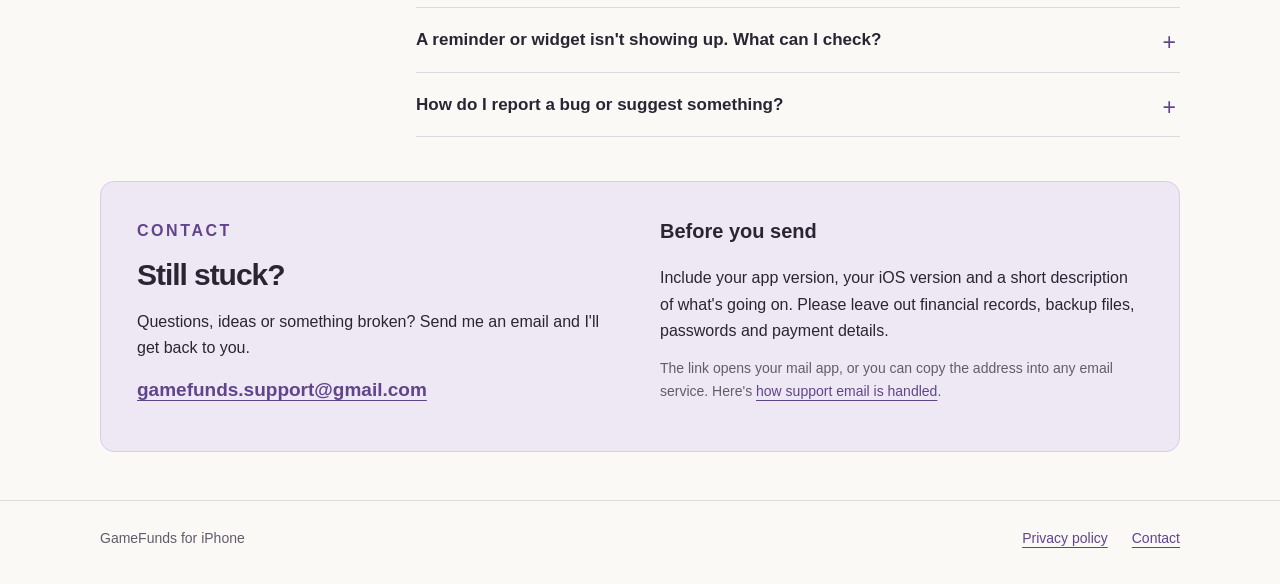
==== commit a049c553: "Lead the Pro answer with what Pro adds Pro Lifetime's additions come first, then what Free always in" ====
--- a/index.html
+++ b/index.html
@@ -43,7 +43,7 @@
         <details><summary>How do I move to a new phone?</summary><p>Export a backup on your old phone and make sure you can open it on the new one (saving it to iCloud Drive makes this easy). Install GameFunds on the new phone, import the backup and check that everything is there before you wipe the old one. Restoring Pro doesn't bring your records over; only the backup does that.</p></details>
       </div>
       <div class="faq-group"><h3>GameFunds Pro</h3>
-        <details><summary>What does Pro Lifetime include?</summary><p>Free includes 3 active funds and every feature except the extra customization: the wishlist, savings goals, recurring expenses, Spending Insights, widgets, backups and the app lock are all free, along with the 16 fund icons and light and dark mode. GameFunds Pro Lifetime adds unlimited funds and the extra customization: every accent theme and custom colors for fund icons. It's a one-time in-app purchase of <strong>US $4.99</strong>, with no subscription. The purchase sheet shows the price for your App Store region before you confirm.</p></details>
+        <details><summary>What does Pro Lifetime include?</summary><p>GameFunds Pro Lifetime adds unlimited funds, every accent theme and custom colors for your fund icons. It's a one-time in-app purchase of <strong>US $4.99</strong>, with no subscription, and the purchase sheet shows the price for your App Store region before you confirm.</p><p>Free will always include 3 funds and the base features, including the wishlist, savings goals, recurring expenses, Spending Insights, widgets, backups, the app lock, all 16 fund icons and light and dark mode.</p></details>
         <details><summary>How do I restore Pro?</summary><p>Sign in with the same Apple Account you bought it with, connect to the internet and tap <strong>Restore Purchases</strong> on the Pro screen. If Pro still doesn't show up, check your purchase history in the App Store, then email me with your app version and any error message you see. Never send your Apple Account password or payment details.</p></details>
       </div>
       <div class="faq-group"><h3>Privacy &amp; troubleshooting</h3>
--- a/styles.css
+++ b/styles.css
@@ -1,6 +1,6 @@
 :root{color-scheme:light;--paper:#faf9f6;--ink:#292532;--muted:#625c6b;--violet:#61448a;--soft:#eeE8f5;--line:#ded9e3;--white:#fff; font-family:-apple-system,BlinkMacSystemFont,"Segoe UI",sans-serif;color:var(--ink);background:var(--paper);font-synthesis:none}
-*{box-sizing:border-box}body{margin:0;font-size:17px;line-height:1.65}a{color:var(--violet);text-underline-offset:4px}a:hover{text-decoration-thickness:2px}a:focus-visible,summary:focus-visible{outline:3px solid var(--violet);outline-offset:5px;border-radius:3px}img{max-width:100%}.wrap{width:min(1080px,calc(100% - 64px));margin:auto}.skip{position:absolute;left:16px;top:-100px;background:white;padding:12px;z-index:5}.skip:focus{top:12px}header{border-bottom:1px solid var(--line)}.header-row{display:flex;align-items:center;justify-content:space-between;gap:20px;min-height:100px}.brand{display:flex;align-items:center;gap:12px;text-decoration:none;color:var(--ink);font-size:21px;font-weight:650;letter-spacing:-.6px}.brand img{width:44px;height:44px;border-radius:11px}nav{display:flex;gap:24px;align-items:center}nav a{font-size:15px;color:var(--muted);padding:10px 0}nav a[aria-current=page]{color:var(--ink);text-decoration-thickness:2px}.hero{padding:88px 0 65px;max-width:800px}.eyebrow{text-transform:uppercase;letter-spacing:.16em;font-size:12px;font-weight:700;color:var(--violet);margin:0 0 20px}h1,h2,h3,p{margin-top:0}h1{font-size:clamp(40px,6vw,70px);line-height:1.08;letter-spacing:-.055em;font-weight:600;margin-bottom:25px}h2{font-size:30px;line-height:1.2;letter-spacing:-.035em;font-weight:600}h3{font-size:20px;line-height:1.35;font-weight:600}.lede{font-size:20px;line-height:1.65;color:var(--muted);max-width:630px;margin-bottom:28px}.button{display:inline-flex;align-items:center;justify-content:center;min-height:48px;padding:12px 22px;background:var(--violet);color:white;border-radius:8px;font-weight:600;text-decoration:none;font-size:16px}.button:hover{background:#493167}.hero-note{display:block;font-size:14px;color:var(--muted);margin-top:18px}.intro-strip{display:grid;grid-template-columns:repeat(3,1fr);border-top:1px solid var(--line);border-bottom:1px solid var(--line);padding:25px 0;gap:28px}.intro-strip p{font-size:14px;color:var(--muted);margin:3px 0 0}.intro-strip h2{font-size:17px;margin:0;letter-spacing:0}.section-grid{display:grid;grid-template-columns:260px 1fr;gap:65px;padding:70px 0}.section-label p{color:var(--muted);font-size:16px}.faq-group+ .faq-group{margin-top:35px}.faq-group h3{font-size:12px;text-transform:uppercase;letter-spacing:.13em;color:var(--violet);margin-bottom:12px}details{border-bottom:1px solid var(--line)}summary{padding:19px 30px 19px 0;font-size:17px;line-height:1.5;font-weight:600;cursor:pointer;position:relative;list-style:none}summary::-webkit-details-marker{display:none}summary::after{content:'+';position:absolute;right:4px;top:17px;font-size:23px;font-weight:400;color:var(--violet)}details[open] summary::after{content:'−'}details p,details ul{font-size:16px;color:var(--muted);margin-bottom:20px}details ul{padding-left:22px}.contact{background:var(--soft);border:1px solid #d9cce9;border-radius:14px;padding:36px;display:grid;grid-template-columns:1fr 1fr;gap:40px;margin-bottom:72px}.contact h2{margin-bottom:16px}.contact p{font-size:16px;margin-bottom:12px}.email{font-size:19px;font-weight:600;overflow-wrap:anywhere}.small{font-size:14px!important;color:var(--muted)}footer{border-top:1px solid var(--line);padding:26px 0 34px;color:var(--muted);font-size:14px}.footer-row{display:flex;justify-content:space-between;gap:20px;flex-wrap:wrap}.footer-row p{margin:0}.footer-row div{display:flex;gap:24px}.policy-hero{padding-bottom:40px}.policy-hero h1{font-size:clamp(40px,6vw,60px)}.policy-layout{display:grid;grid-template-columns:240px 1fr;gap:70px;padding-bottom:70px}.contents{display:block}.contents a{display:block;padding:8px 0;font-size:15px}.policy-body{min-width:0}.policy-body section{margin-bottom:35px;scroll-margin-top:25px}.policy-body h2{font-size:24px}.policy-body p,.policy-body li{font-size:16px;color:var(--muted)}.policy-body ul{padding-left:23px}.callout{padding:24px;border-left:3px solid var(--violet);background:var(--soft);margin-bottom:35px}.callout p{margin:0;color:var(--ink)}
-@media(max-width:760px){.wrap{width:calc(100% - 40px)}.header-row{min-height:85px}.brand{font-size:19px}.brand img{width:36px;height:36px}nav{gap:16px}nav a{font-size:14px}.hero{padding:55px 0 40px}.lede{font-size:18px}.intro-strip{grid-template-columns:1fr;gap:20px}.section-grid,.policy-layout{grid-template-columns:1fr;gap:22px;padding-top:45px}.section-grid{padding-bottom:45px}.section-label p{margin-bottom:0}.contact{grid-template-columns:1fr;gap:16px;padding:25px;margin-bottom:45px}.contact h2{font-size:27px}.contents{border-bottom:1px solid var(--line);padding-bottom:25px}.policy-layout{padding-top:0}.footer-row div{gap:20px}h2{font-size:28px}}
+*{box-sizing:border-box}body{margin:0;font-size:17px;line-height:1.65}a{color:var(--violet);text-underline-offset:4px}a:hover{text-decoration-thickness:2px}a:focus-visible,summary:focus-visible{outline:3px solid var(--violet);outline-offset:5px;border-radius:3px}img{max-width:100%}.wrap{width:min(1080px,calc(100% - 64px));margin:auto}.skip{position:absolute;left:16px;top:-100px;background:white;padding:12px;z-index:5}.skip:focus{top:12px}header{border-bottom:1px solid var(--line)}.header-row{display:flex;align-items:center;justify-content:space-between;gap:20px;min-height:84px}.brand{display:flex;align-items:center;gap:12px;text-decoration:none;color:var(--ink);font-size:21px;font-weight:650;letter-spacing:-.6px}.brand img{width:44px;height:44px;border-radius:11px}nav{display:flex;gap:24px;align-items:center}nav a{font-size:15px;color:var(--muted);padding:10px 0}nav a[aria-current=page]{color:var(--ink);text-decoration-thickness:2px}.hero{padding:52px 0 40px;max-width:800px}.eyebrow{text-transform:uppercase;letter-spacing:.16em;font-size:12px;font-weight:700;color:var(--violet);margin:0 0 14px}h1,h2,h3,p{margin-top:0}h1{font-size:clamp(40px,6vw,70px);line-height:1.08;letter-spacing:-.055em;font-weight:600;margin-bottom:18px}h2{font-size:30px;line-height:1.2;letter-spacing:-.035em;font-weight:600}h3{font-size:20px;line-height:1.35;font-weight:600}.lede{font-size:20px;line-height:1.65;color:var(--muted);max-width:630px;margin-bottom:22px}.button{display:inline-flex;align-items:center;justify-content:center;min-height:48px;padding:12px 22px;background:var(--violet);color:white;border-radius:8px;font-weight:600;text-decoration:none;font-size:16px}.button:hover{background:#493167}.hero-note{display:block;font-size:14px;color:var(--muted);margin-top:14px}.intro-strip{display:grid;grid-template-columns:repeat(3,1fr);border-top:1px solid var(--line);border-bottom:1px solid var(--line);padding:20px 0;gap:28px}.intro-strip p{font-size:14px;color:var(--muted);margin:3px 0 0}.intro-strip h2{font-size:17px;margin:0;letter-spacing:0}.section-grid{display:grid;grid-template-columns:260px 1fr;gap:56px;padding:44px 0}.section-label p{color:var(--muted);font-size:16px}.faq-group+ .faq-group{margin-top:35px}.faq-group h3{font-size:12px;text-transform:uppercase;letter-spacing:.13em;color:var(--violet);margin-bottom:12px}details{border-bottom:1px solid var(--line)}summary{padding:19px 30px 19px 0;font-size:17px;line-height:1.5;font-weight:600;cursor:pointer;position:relative;list-style:none}summary::-webkit-details-marker{display:none}summary::after{content:'+';position:absolute;right:4px;top:17px;font-size:23px;font-weight:400;color:var(--violet)}details[open] summary::after{content:'−'}details p,details ul{font-size:16px;color:var(--muted);margin-bottom:20px}details ul{padding-left:22px}.contact{background:var(--soft);border:1px solid #d9cce9;border-radius:14px;padding:36px;display:grid;grid-template-columns:1fr 1fr;gap:40px;margin-bottom:48px}.contact h2{margin-bottom:16px}.contact p{font-size:16px;margin-bottom:12px}.email{font-size:19px;font-weight:600;overflow-wrap:anywhere}.small{font-size:14px!important;color:var(--muted)}footer{border-top:1px solid var(--line);padding:26px 0 34px;color:var(--muted);font-size:14px}.footer-row{display:flex;justify-content:space-between;gap:20px;flex-wrap:wrap}.footer-row p{margin:0}.footer-row div{display:flex;gap:24px}.policy-hero{padding-bottom:28px}.policy-hero h1{font-size:clamp(40px,6vw,60px)}.policy-layout{display:grid;grid-template-columns:240px 1fr;gap:56px;padding-bottom:48px}.contents{display:block}.contents a{display:block;padding:8px 0;font-size:15px}.policy-body{min-width:0}.policy-body section{margin-bottom:35px;scroll-margin-top:25px}.policy-body h2{font-size:24px}.policy-body p,.policy-body li{font-size:16px;color:var(--muted)}.policy-body ul{padding-left:23px}.callout{padding:24px;border-left:3px solid var(--violet);background:var(--soft);margin-bottom:35px}.callout p{margin:0;color:var(--ink)}
+@media(max-width:760px){.wrap{width:calc(100% - 40px)}.header-row{min-height:72px}.brand{font-size:19px}.brand img{width:36px;height:36px}nav{gap:16px}nav a{font-size:14px}.hero{padding:34px 0 28px}.lede{font-size:18px}.intro-strip{grid-template-columns:1fr;gap:20px}.section-grid,.policy-layout{grid-template-columns:1fr;gap:22px;padding-top:32px}.section-grid{padding-bottom:32px}.section-label p{margin-bottom:0}.contact{grid-template-columns:1fr;gap:16px;padding:25px;margin-bottom:32px}.contact h2{font-size:27px}.contents{border-bottom:1px solid var(--line);padding-bottom:25px}.policy-layout{padding-top:0}.footer-row div{gap:20px}h2{font-size:28px}}
 @media(prefers-reduced-motion:reduce){*{scroll-behavior:auto!important}}
 @media(forced-colors:active){.button,.contact{border:1px solid ButtonText}a:focus-visible,summary:focus-visible{outline-color:Highlight}}
 @media print{header,.skip,.contents,.button{display:none}.wrap{width:100%}.hero{padding:20px 0}.policy-layout,.section-grid,.contact{display:block}details{break-inside:avoid}details::details-content{content-visibility:visible}.contact{margin-top:25px}body{background:white;color:black;font-size:12pt}}
